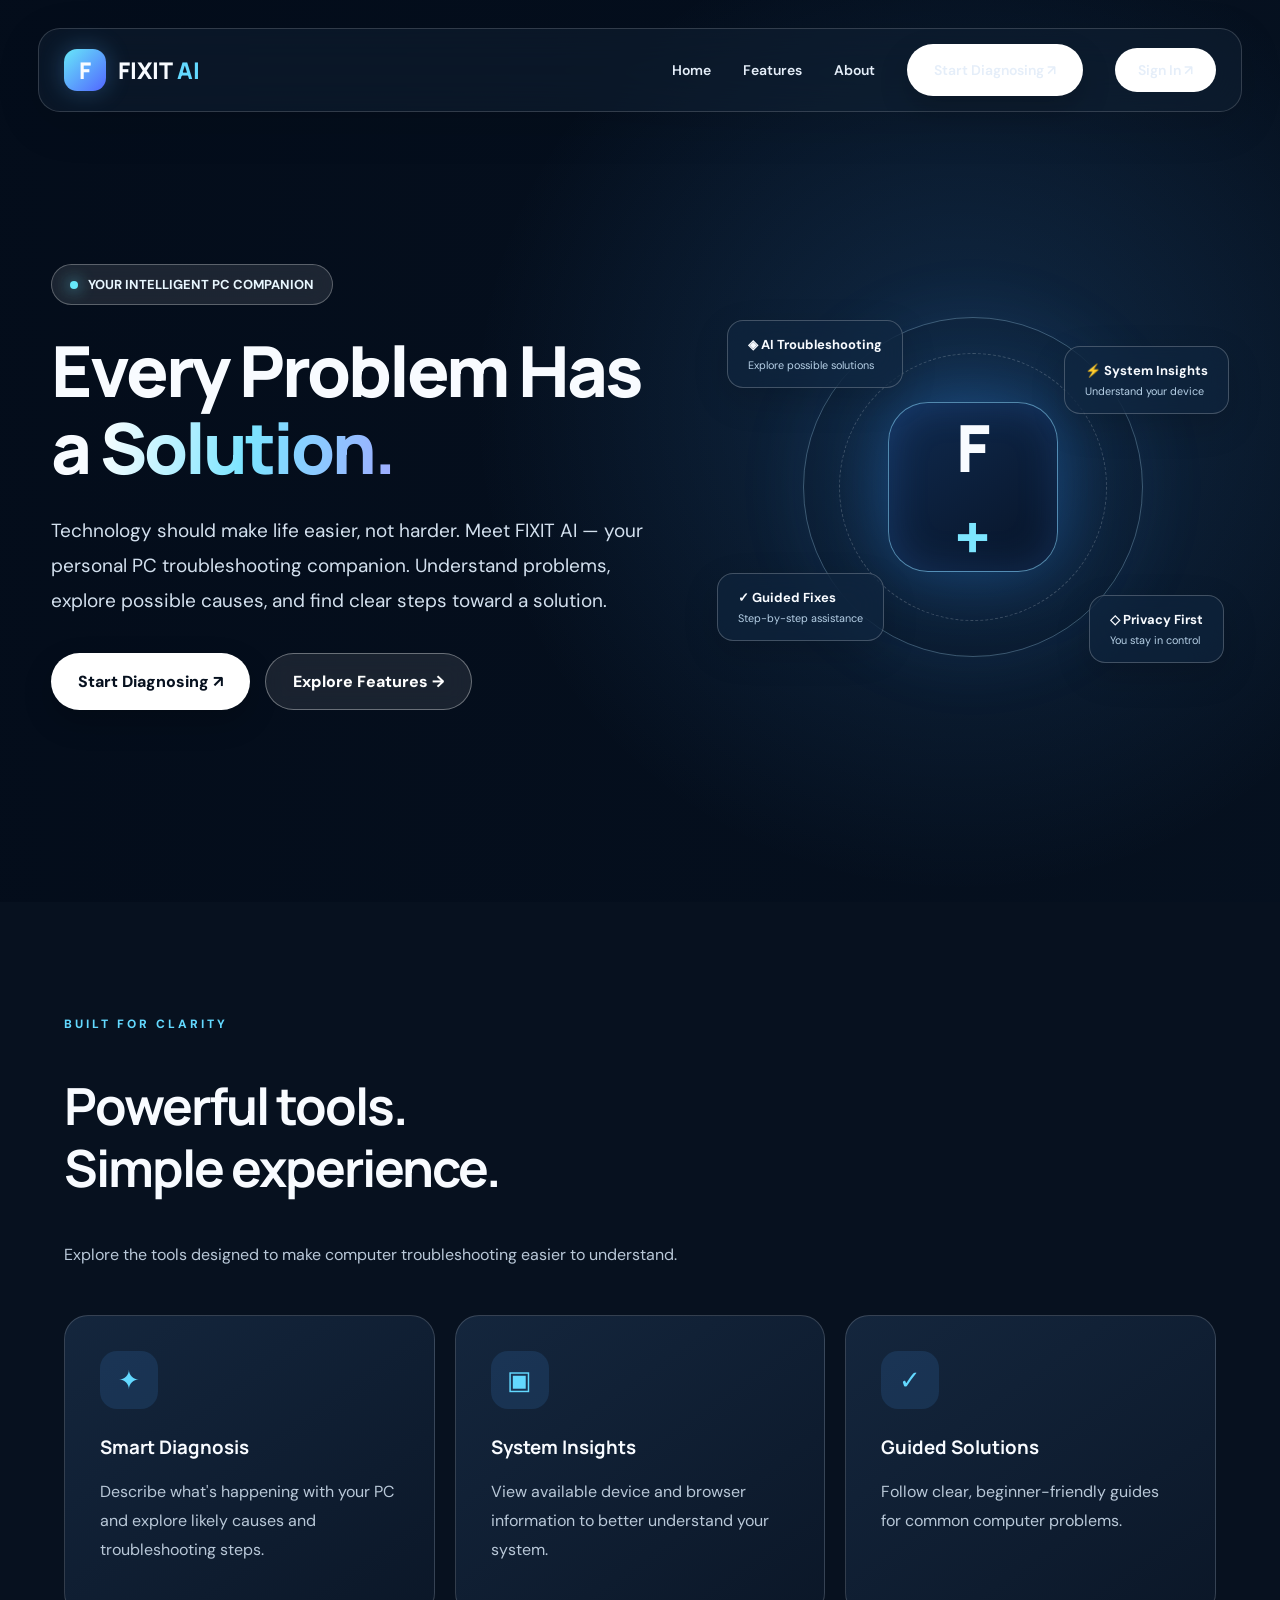
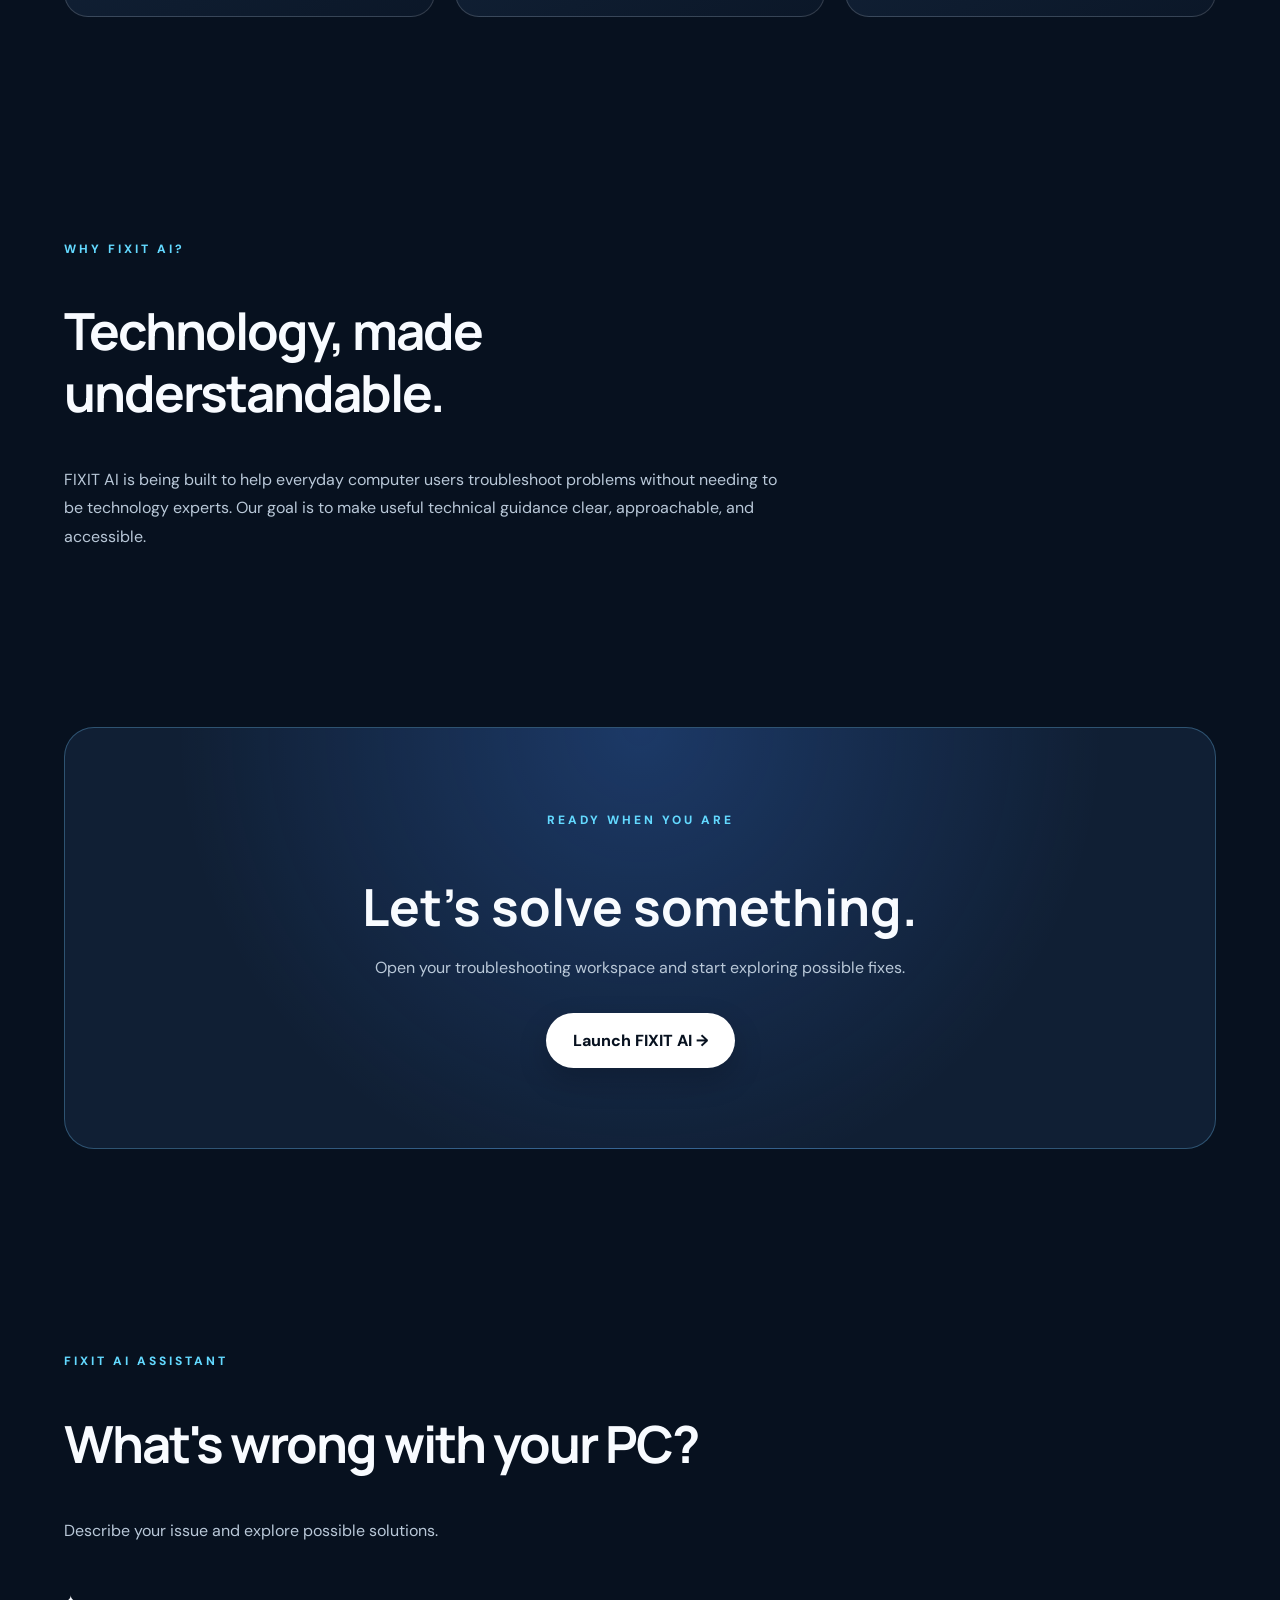
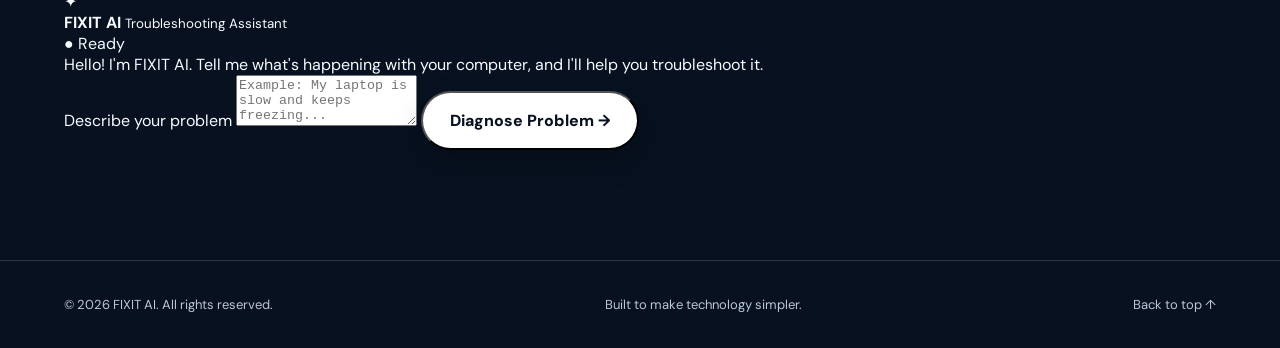
==== index.html @ ec16078e "Include assistant.js script in index.html Add script tag for assistant.js to index.html" ====
<!DOCTYPE html>
<html lang="en">
<head>
  <meta charset="UTF-8">
  <meta name="viewport" content="width=device-width, initial-scale=1">
  <meta name="theme-color" content="#07111f">
  <meta name="description" content="FIXIT AI helps you understand PC problems and find clear troubleshooting guidance.">
  <title>FIXIT AI — Every Problem Has a Solution</title>
  <link rel="stylesheet" href="home.css">
</head>
  <script src="assistant.js" defer></script>

<body>
  <header class="hero" id="home">
    <nav class="navbar" aria-label="Main navigation">
      <a href="#home" class="logo">
        <div class="logo-mark">F</div>
        <span>FIXIT <span>AI</span></span>
      </a>

      <div class="nav-links">
        <a href="#home">Home</a>
        <a href="#features">Features</a>
        <a href="#about">About</a>
   <a href="#diagnose" class="btn btn-primary">
  Start Diagnosing ↗
</a>

      <a href="login.html" class="nav-cta">Sign In ↗</a>
    </nav>

    <div class="hero-content">
      <div>
        <div class="eyebrow">
          <span class="pulse"></span>
          YOUR INTELLIGENT PC COMPANION
        </div>

        <h1>
          Every Problem
          Has a
          <span class="gradient-text">Solution.</span>
        </h1>

        <p class="hero-description">
          Technology should make life easier, not harder.
          Meet FIXIT AI — your personal PC troubleshooting
          companion. Understand problems, explore possible
          causes, and find clear steps toward a solution.
        </p>

        <div class="hero-buttons">
          <a href="dashboard.html" class="btn btn-primary">
            Start Diagnosing ↗
          </a>

          <a href="#features" class="btn btn-secondary">
            Explore Features →
          </a>
        </div>
      </div>

      <div class="visual" aria-label="FIXIT AI feature illustration">
        <div class="orbit"></div>
        <div class="ai-core">F<span>+</span></div>

        <div class="float-card card-one">
          ◈ AI Troubleshooting
          <small>Explore possible solutions</small>
        </div>

        <div class="float-card card-two">
          ⚡ System Insights
          <small>Understand your device</small>
        </div>

        <div class="float-card card-three">
          ✓ Guided Fixes
          <small>Step-by-step assistance</small>
        </div>

        <div class="float-card card-four">
          ◇ Privacy First
          <small>You stay in control</small>
        </div>
      </div>
    </div>
  </header>

  <main>
    <section class="section" id="features">
      <div class="section-heading">
        <span class="kicker">BUILT FOR CLARITY</span>
        <h2>Powerful tools.<br>Simple experience.</h2>
        <p>
          Explore the tools designed to make computer
          troubleshooting easier to understand.
        </p>
      </div>

      <div class="features">
        <article class="feature">
          <div class="feature-icon">✦</div>
          <h3>Smart Diagnosis</h3>
          <p>
            Describe what's happening with your PC
            and explore likely causes and troubleshooting steps.
          </p>
        </article>

        <article class="feature">
          <div class="feature-icon">▣</div>
          <h3>System Insights</h3>
          <p>
            View available device and browser information
            to better understand your system.
          </p>
        </article>

        <article class="feature">
          <div class="feature-icon">✓</div>
          <h3>Guided Solutions</h3>
          <p>
            Follow clear, beginner-friendly guides
            for common computer problems.
          </p>
        </article>
      </div>
    </section>

    <section class="section" id="about">
      <div class="section-heading">
        <span class="kicker">WHY FIXIT AI?</span>
        <h2>Technology, made understandable.</h2>
        <p>
          FIXIT AI is being built to help everyday
          computer users troubleshoot problems
          without needing to be technology experts.
          Our goal is to make useful technical
          guidance clear, approachable, and accessible.
        </p>
      </div>
    </section>

    <section class="cta-section">
      <span class="kicker">READY WHEN YOU ARE</span>
      <h2>Let's solve something.</h2>
      <p>
        Open your troubleshooting workspace and
        start exploring possible fixes.
      </p>
      <div class="hero-buttons" style="justify-content:center">
        <a href="dashboard.html" class="btn btn-primary">
          Launch FIXIT AI →
        </a>
      </div>
    </section>
  </main>
  
<section class="section diagnosis-section" id="diagnose">
  <div class="section-heading">
    <span class="kicker">FIXIT AI ASSISTANT</span>
    <h2>What's wrong with your PC?</h2>
    <p>Describe your issue and explore possible solutions.</p>
  </div>

  <div class="diagnosis-box">
    <div class="assistant-heading">
      <div class="assistant-avatar">✦</div>
      <div>
        <strong>FIXIT AI</strong>
        <small>Troubleshooting Assistant</small>
      </div>
      <span class="assistant-status">● Ready</span>
    </div>

    <div id="chat-messages" class="chat-messages"
         role="log" aria-live="polite">
      <div class="chat-message assistant-message">
        Hello! I'm FIXIT AI. Tell me what's happening
        with your computer, and I'll help you
        troubleshoot it.
      </div>
    </div>

    <form id="diagnosis-form" class="chat-form">
      <label for="problem-input">Describe your problem</label>
      <textarea id="problem-input" rows="3"
        placeholder="Example: My laptop is slow and keeps freezing..."
        maxlength="1500" required></textarea>
      <button type="submit" class="btn btn-primary">
        Diagnose Problem →
      </button>
    </form>
  </div>
</section>


  <footer>
    <span>© 2026 FIXIT AI. All rights reserved.</span>
    <span>Built to make technology simpler.</span>
    <a href="#home">Back to top ↑</a>
  </footer>
</body>
</html>
---- home.css ----
@import url('https://fonts.googleapis.com/css2?family=DM+Sans:wght@400;500;600;700&family=Manrope:wght@400;500;600;700;800&display=swap');

:root {
  --bg: #07111f;
  --white: #f8fbff;
  --muted: #b9c8d8;
  --cyan: #63d9ff;
  --blue: #477dff;
  --border: rgba(255,255,255,.16);
}

* { box-sizing: border-box; }

html { scroll-behavior: smooth; }

body {
  margin: 0;
  background: var(--bg);
  color: var(--white);
  font-family: 'DM Sans', sans-serif;
}

button, a { font: inherit; }
a { text-decoration: none; color: inherit; }

.hero {
  min-height: 100vh;
  position: relative;
  overflow: hidden;
  background:
    linear-gradient(90deg,
      rgba(3,12,26,.83),
      rgba(3,15,31,.38)),
    linear-gradient(0deg,
      #07111f 0%, transparent 40%),
    url('https://images.unsplash.com/photo-1464822759023-fed622ff2c3b?auto=format&fit=crop&w=2200&q=85')
    center/cover no-repeat;
}

.hero::before {
  content: '';
  position: absolute;
  inset: 0;
  background: radial-gradient(
    circle at 75% 45%,
    rgba(72,165,255,.18),
    transparent 45%
  );
  pointer-events: none;
}

.navbar {
  position: relative;
  z-index: 10;
  width: min(94%, 1450px);
  margin: 28px auto 0;
  padding: 15px 25px;
  display: flex;
  align-items: center;
  justify-content: space-between;
  gap: 25px;
  border: 1px solid var(--border);
  border-radius: 22px;
  background: rgba(17,34,54,.48);
  backdrop-filter: blur(24px);
  box-shadow: 0 12px 45px rgba(0,0,0,.12);
}

.logo {
  display: flex;
  align-items: center;
  gap: 12px;
  font-family: Manrope, sans-serif;
  font-size: 23px;
  font-weight: 800;
  white-space: nowrap;
}

.logo-mark {
  width: 42px;
  height: 42px;
  display: grid;
  place-items: center;
  border-radius: 13px;
  background: linear-gradient(135deg,#67e8f9,#5266ff);
  box-shadow: 0 0 25px rgba(90,174,255,.3);
}

.logo span span { color: var(--cyan); }

.nav-links {
  display: flex;
  align-items: center;
  gap: 32px;
}

.nav-links a {
  font-size: 14px;
  font-weight: 600;
  color: #e5eef9;
  transition: color .25s;
}

.nav-links a:hover { color: var(--cyan); }

.nav-cta {
  padding: 13px 23px;
  border-radius: 30px;
  background: white;
  color: #07111f;
  font-weight: 800;
  white-space: nowrap;
}

.hero-content {
  position: relative;
  z-index: 2;
  width: min(92%, 1380px);
  margin: auto;
  min-height: calc(100vh - 110px);
  display: grid;
  grid-template-columns: 1.1fr .9fr;
  align-items: center;
  gap: 40px;
  padding: 75px 0 115px;
}

.eyebrow {
  display: inline-flex;
  align-items: center;
  gap: 10px;
  padding: 11px 18px;
  border: 1px solid rgba(255,255,255,.28);
  border-radius: 40px;
  background: rgba(255,255,255,.1);
  backdrop-filter: blur(12px);
  color: #e8f7ff;
  font-size: 13px;
  font-weight: 700;
}

.pulse {
  width: 8px;
  height: 8px;
  border-radius: 50%;
  background: #67e8f9;
  box-shadow: 0 0 15px #67e8f9;
}

h1, h2, h3 {
  font-family: Manrope, sans-serif;
}

h1 {
  margin: 27px 0;
  max-width: 850px;
  font-size: clamp(44px,5.5vw,88px);
  line-height: 1.09;
  letter-spacing: -3px;
  font-weight: 800;
}

.gradient-text {
  background: linear-gradient(100deg,#fff,#7be4ff,#9eabff);
  -webkit-background-clip: text;
  background-clip: text;
  color: transparent;
}

.hero-description {
  max-width: 600px;
  font-size: clamp(16px,1.5vw,19px);
  line-height: 1.85;
  color: #d3e0ee;
}

.hero-buttons {
  display: flex;
  flex-wrap: wrap;
  gap: 15px;
  margin-top: 35px;
}

.btn {
  display: inline-flex;
  align-items: center;
  justify-content: center;
  gap: 12px;
  padding: 17px 27px;
  border-radius: 40px;
  font-weight: 800;
  transition: transform .25s, box-shadow .25s;
}

.btn:hover { transform: translateY(-4px); }

.btn-primary {
  background: white;
  color: #07111f;
  box-shadow: 0 12px 30px rgba(0,0,0,.2);
}

.btn-secondary {
  color: white;
  border: 1px solid rgba(255,255,255,.35);
  background: rgba(255,255,255,.09);
  backdrop-filter: blur(12px);
}

.visual {
  position: relative;
  min-height: 440px;
  display: grid;
  place-items: center;
}

.orbit {
  position: absolute;
  width: 340px;
  height: 340px;
  border: 1px solid rgba(173,226,255,.3);
  border-radius: 50%;
  box-shadow: 0 0 70px rgba(66,157,255,.1);
}

.orbit::after {
  content: '';
  position: absolute;
  inset: 35px;
  border: 1px dashed rgba(255,255,255,.2);
  border-radius: 50%;
  animation: rotate 35s linear infinite;
}

.ai-core {
  position: relative;
  z-index: 2;
  width: 170px;
  height: 170px;
  display: grid;
  place-items: center;
  border-radius: 40px;
  background: linear-gradient(145deg,#102b50,#071326);
  border: 1px solid rgba(130,210,255,.6);
  box-shadow:
    0 0 75px rgba(47,148,255,.38),
    inset 0 0 40px rgba(65,145,255,.2);
  font: 800 65px Manrope,sans-serif;
  animation: float 6s ease-in-out infinite;
}

.ai-core span { color: #7de6ff; }

.float-card {
  position: absolute;
  z-index: 3;
  padding: 15px 20px;
  border: 1px solid rgba(255,255,255,.22);
  border-radius: 16px;
  background: rgba(16,38,64,.58);
  backdrop-filter: blur(18px);
  box-shadow: 0 12px 35px rgba(0,0,0,.15);
  font-size: 13px;
  font-weight: 700;
  animation: float 6s ease-in-out infinite;
}

.float-card small {
  display: block;
  margin-top: 5px;
  color: #b7d1e7;
  font-weight: 400;
}

.card-one { top: 12%; left: 2%; }
.card-two { top: 18%; right: 0; animation-delay: -2s; }
.card-three { bottom: 15%; left: 0; animation-delay: -4s; }
.card-four { bottom: 10%; right: 1%; animation-delay: -1s; }

.section {
  padding: 110px max(5%,calc((100vw - 1300px)/2));
}

.section-heading {
  max-width: 720px;
  margin-bottom: 45px;
}

.section-heading h2 {
  font-size: clamp(32px,4vw,56px);
  letter-spacing: -2px;
  line-height: 1.2;
}

.section-heading p {
  color: var(--muted);
  line-height: 1.8;
}

.kicker {
  color: var(--cyan);
  font-size: 12px;
  font-weight: 800;
  letter-spacing: 3px;
}

.features {
  display: grid;
  grid-template-columns: repeat(3,1fr);
  gap: 20px;
}

.feature {
  padding: 35px;
  border: 1px solid var(--border);
  border-radius: 24px;
  background: linear-gradient(145deg,#14263d,#0b1728);
  transition: transform .3s, border-color .3s;
}

.feature:hover {
  transform: translateY(-7px);
  border-color: rgba(99,217,255,.5);
}

.feature-icon {
  width: 58px;
  height: 58px;
  display: grid;
  place-items: center;
  border-radius: 17px;
  background: rgba(74,163,255,.13);
  color: var(--cyan);
  font-size: 26px;
}

.feature h3 { margin-top: 25px; }
.feature p { color: var(--muted); line-height: 1.8; }

.cta-section {
  margin: 20px auto 90px;
  width: min(90%,1300px);
  padding: 80px 35px;
  text-align: center;
  border: 1px solid rgba(118,202,255,.3);
  border-radius: 30px;
  background:
    radial-gradient(circle at 50% 0%,rgba(64,135,255,.25),transparent 65%),
    #101f34;
}

.cta-section h2 {
  font-size: clamp(30px,4vw,55px);
  margin-bottom: 15px;
}

.cta-section p { color: var(--muted); }

footer {
  padding: 35px 5%;
  display: flex;
  justify-content: space-between;
  flex-wrap: wrap;
  gap: 20px;
  border-top: 1px solid var(--border);
  color: var(--muted);
  font-size: 13px;
}

@keyframes float {
  0%,100% { transform: translateY(0); }
  50% { transform: translateY(-14px); }
}

@keyframes rotate {
  to { transform: rotate(360deg); }
}

@media(max-width:1050px) {
  .nav-links { gap: 15px; }
  .hero-content { grid-template-columns: 1fr; }
  .visual { min-height: 390px; }
}

@media(max-width:700px) {
  .navbar { flex-wrap: wrap; padding: 15px; }
  .nav-links {
    order: 3;
    width: 100%;
    justify-content: center;
    flex-wrap: wrap;
    gap: 15px;
  }
  .nav-cta { padding: 10px 16px; }
  .hero-content { padding: 75px 0; }
  h1 { letter-spacing: -2px; }
  .features { grid-template-columns: 1fr; }
  .visual { transform: scale(.82); margin: -30px 0; }
  .section { padding: 75px 6%; }
  .cta-section { padding: 55px 22px; }
}

@media(prefers-reduced-motion:reduce) {
  *,*::before,*::after {
    animation: none !important;
    scroll-behavior: auto !important;
    
/* FIXIT AI — Diagnosis Assistant */

.diagnosis-section {
  scroll-margin-top: 30px;
}

.diagnosis-box {
  max-width: 900px;
  margin: auto;
  overflow: hidden;
  border: 1px solid rgba(120, 200, 255, .25);
  border-radius: 26px;
  background: #101e31;
  box-shadow: 0 25px 90px rgba(0, 0, 0, .25);
}

.assistant-heading {
  display: flex;
  align-items: center;
  gap: 15px;
  padding: 23px;
  border-bottom: 1px solid rgba(255,255,255,.1);
}

.assistant-avatar {
  width: 48px;
  height: 48px;
  display: grid;
  place-items: center;
  border-radius: 15px;
  background: linear-gradient(135deg,#38bdf8,#6366f1);
  font-size: 25px;
}

.assistant-heading strong,
.assistant-heading small {
  display: block;
}

.assistant-heading small {
  color: #9db3c9;
  margin-top: 3px;
}

.assistant-status {
  margin-left: auto;
  color: #6ee7b7;
  font-size: 13px;
}

.chat-messages {
  min-height: 280px;
  max-height: 450px;
  overflow-y: auto;
  padding: 28px;
  display: flex;
  flex-direction: column;
  gap: 17px;
}

.chat-message {
  max-width: 85%;
  padding: 16px 20px;
  border-radius: 18px;
  line-height: 1.75;
  white-space: pre-wrap;
  overflow-wrap: anywhere;
}

.assistant-message {
  align-self: flex-start;
  background: #1c3049;
  color: #e9f3ff;
}

.user-message {
  align-self: flex-end;
  background: linear-gradient(135deg,#2563eb,#4f46e5);
  color: white;
}

.chat-form {
  display: flex;
  flex-direction: column;
  gap: 13px;
  padding: 25px;
  border-top: 1px solid rgba(255,255,255,.1);
}

.chat-form label {
  font-size: 13px;
  color: #b9c8d8;
}

.chat-form textarea {
  width: 100%;
  padding: 18px;
  resize: vertical;
  background: #0b1728;
  border: 1px solid #344a65;
  border-radius: 15px;
  color: white;
  font: inherit;
  outline: none;
}

.chat-form textarea:focus {
  border-color: #63d9ff;
}

.chat-form button {
  align-self: flex-end;
  border: 0;
  cursor: pointer;
}

@media(max-width:600px) {
  .assistant-heading { flex-wrap: wrap; }
  .chat-messages { padding: 16px; }
  .chat-form { padding: 16px; }
  .chat-message { max-width: 95%; }
}

  }
}
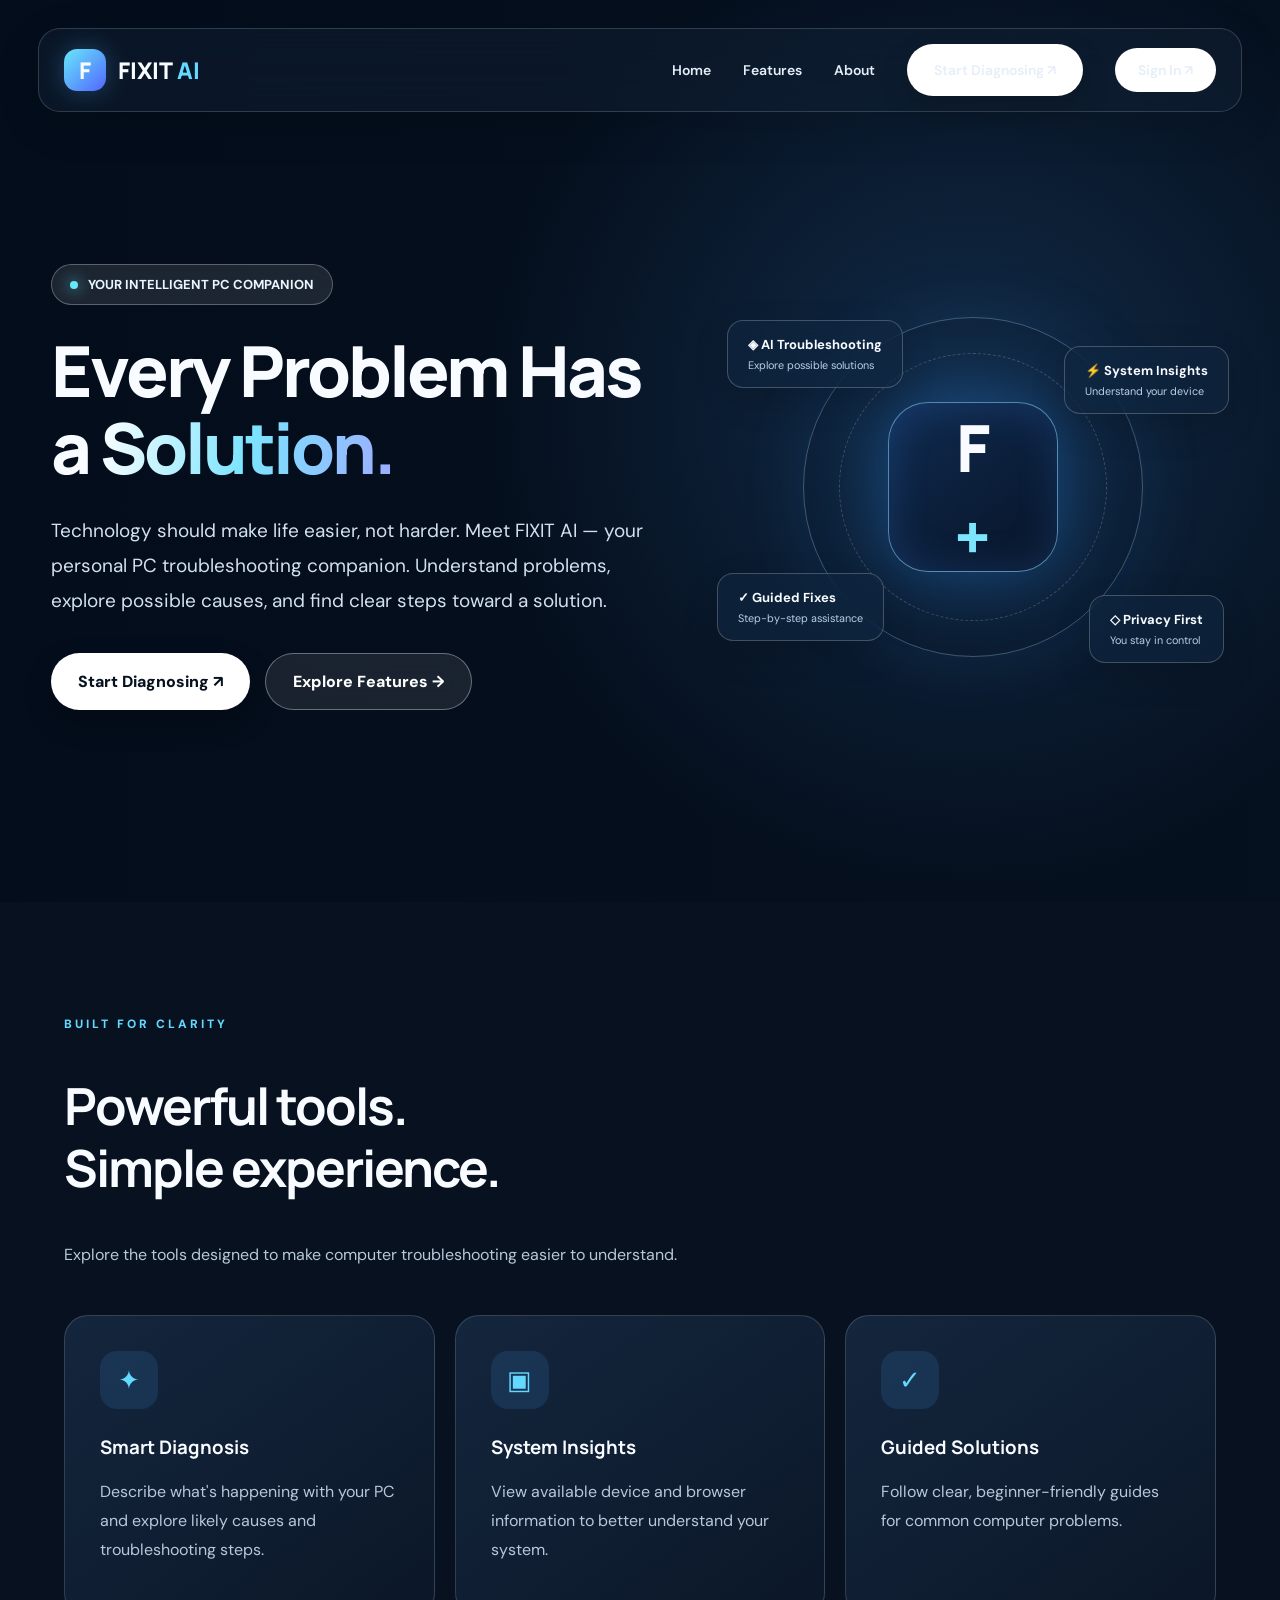
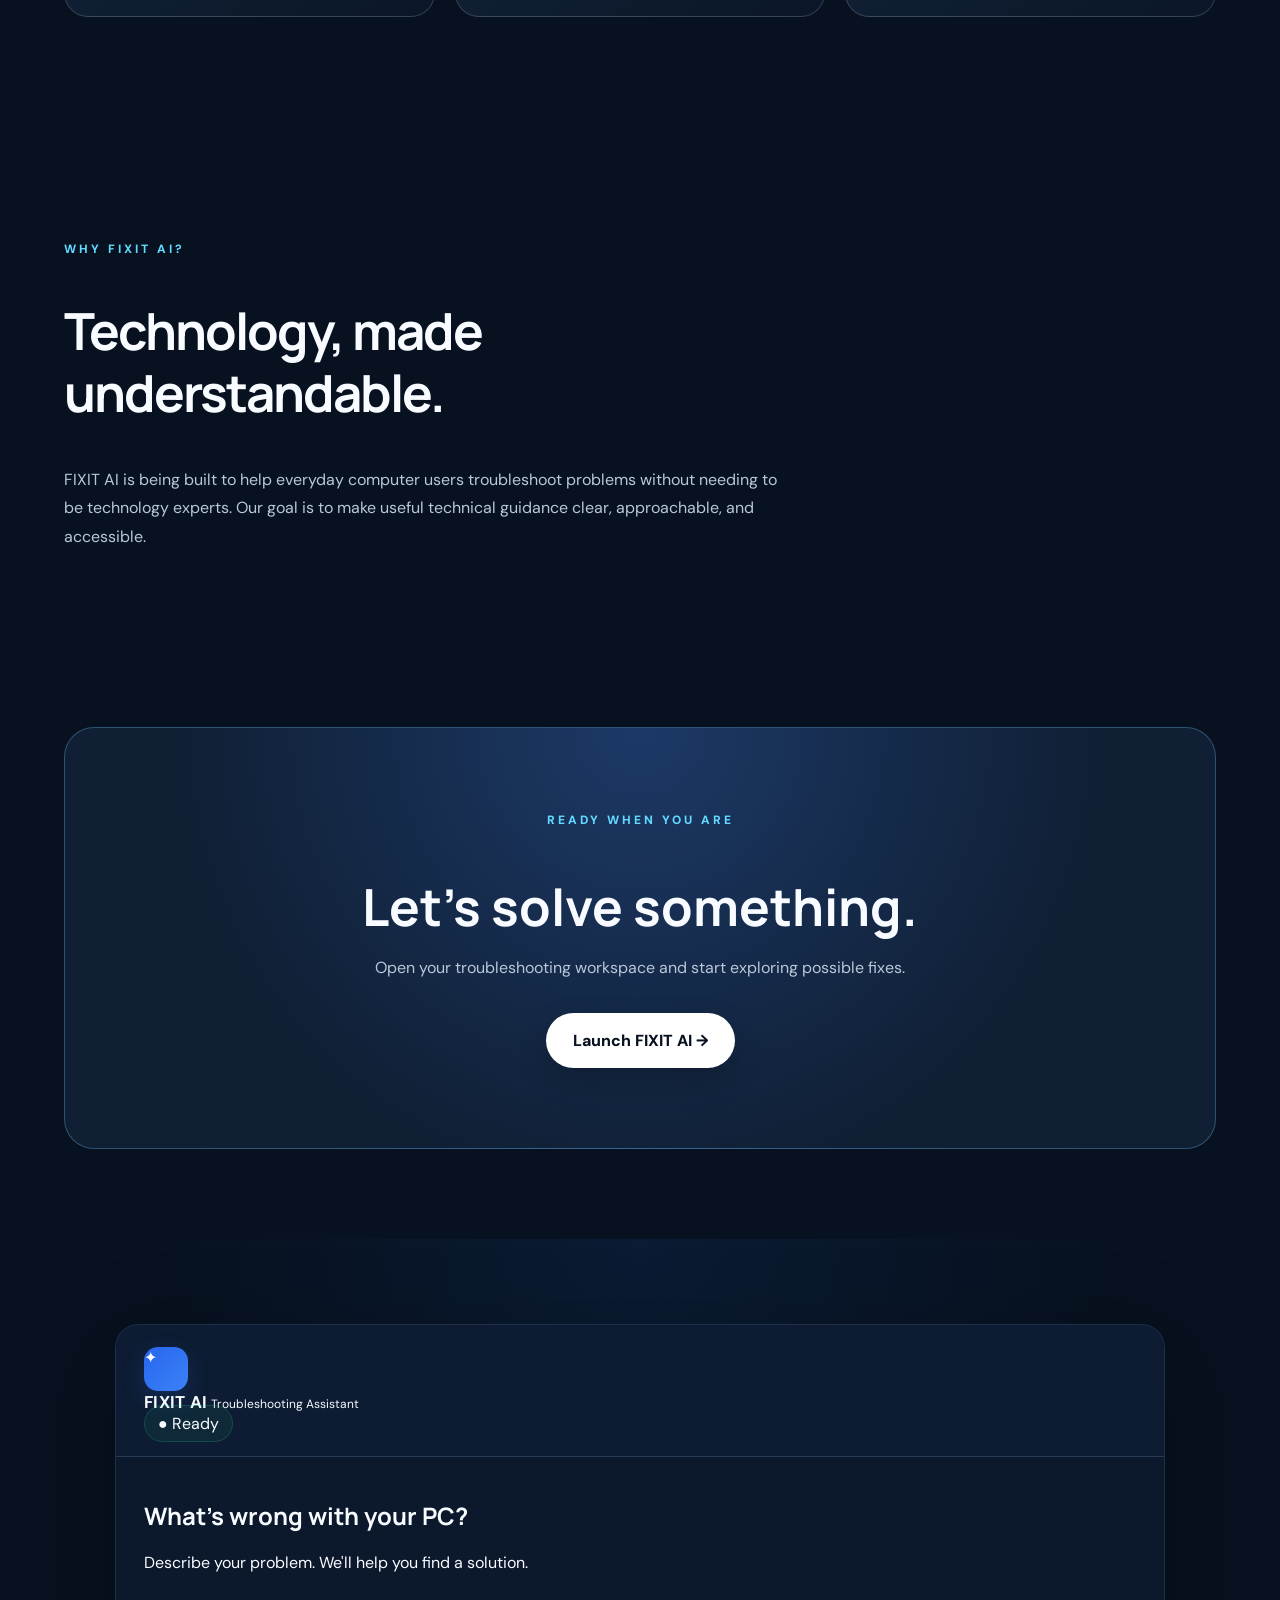
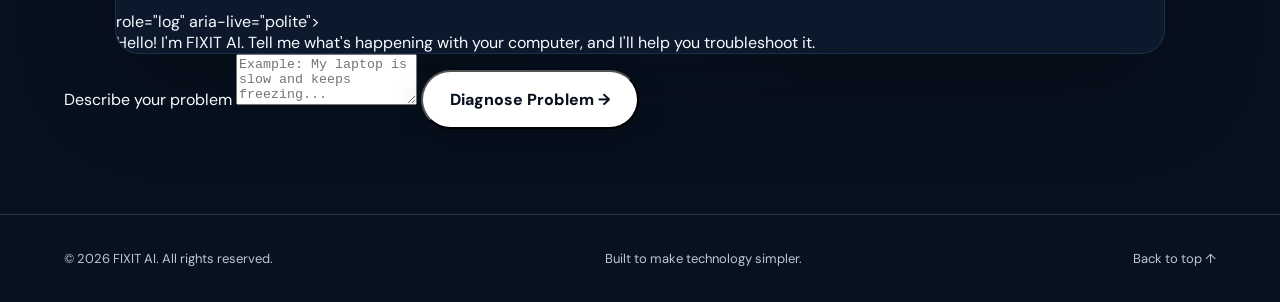
==== commit 13e424d6: "Add workspace intro for user problem description Added workspace introduction section to the chat in" ====
--- a/index.html
+++ b/index.html
@@ -176,6 +176,12 @@
     </div>
 
     <div id="chat-messages" class="chat-messages"
+      
+<div class="workspace-intro">
+  <h2>What's wrong with your PC?</h2>
+  <p>Describe your problem. We'll help you find a solution.</p>
+</div>
+
          role="log" aria-live="polite">
       <div class="chat-message assistant-message">
         Hello! I'm FIXIT AI. Tell me what's happening
--- a/home.css
+++ b/home.css
@@ -531,3 +531,164 @@
 
   }
 }
+
+/* FIXIT AI — AURA DIAGNOSIS WORKSPACE */
+
+.diagnosis-section {
+  padding: 85px 5%;
+  background:
+    radial-gradient(circle at 50% 0%,
+      rgba(36, 101, 200, .12), transparent 55%),
+    #07111f;
+}
+
+.diagnosis-section > .section-heading {
+  display: none;
+}
+
+.diagnosis-box {
+  max-width: 1050px;
+  margin: 0 auto;
+  border-radius: 24px;
+  border: 1px solid rgba(109, 164, 225, .16);
+  background: #0c192d;
+  box-shadow: 0 30px 100px rgba(0,0,0,.3);
+  overflow: hidden;
+}
+
+.assistant-heading {
+  padding: 22px 28px;
+  background: #0d1c32;
+  border-bottom: 1px solid #263b55;
+}
+
+.assistant-avatar {
+  width: 44px;
+  height: 44px;
+  border-radius: 14px;
+  background: linear-gradient(135deg,#2865ef,#3b82f6);
+  box-shadow: 0 8px 25px rgba(45,110,255,.2);
+}
+
+.assistant-heading strong {
+  font-size: 17px;
+  letter-spacing: .3px;
+}
+
+.assistant-heading small {
+  font-size: 12px;
+}
+
+.assistant-status {
+  padding: 7px 13px;
+  border: 1px solid rgba(52,211,153,.2);
+  border-radius: 30px;
+  background: rgba(52,211,153,.07);
+}
+
+.workspace-intro {
+  padding: 45px 25px 12px;
+  text-align: center;
+}
+
+.workspace-intro h2 {
+  margin: 0 0 12px;
+  font-size: clamp(25px,3vw,36px);
+  letter-spacing: -1px;
+}
+
+.workspace-intro p {
+  margin: 0;
+  color: #a9c2df;
+  font-size: 16px;
+}
+
+.diagnosis-box .chat-messages {
+  min-height: 110px;
+  max-height: 350px;
+  padding: 22px 28px;
+}
+
+.diagnosis-box .chat-form {
+  position: relative;
+  margin: 10px 24px 20px;
+  padding: 16px;
+  border: 1px solid #365474;
+  border-radius: 19px;
+  background: #172b45;
+}
+
+.diagnosis-box .chat-form label {
+  font-size: 12px;
+  font-weight: 700;
+  color: #b9d1eb;
+}
+
+.diagnosis-box .chat-form textarea {
+  min-height: 85px;
+  border: 0;
+  background: transparent;
+  padding: 12px 0;
+  box-shadow: none;
+  color: white;
+  font-size: 15px;
+}
+
+.diagnosis-box .chat-form textarea::placeholder {
+  color: #9fb9d5;
+}
+
+.diagnosis-box .chat-form button {
+  padding: 13px 22px;
+  background: #3478f6;
+  border-radius: 13px;
+}
+
+.diagnosis-box .chat-form button:hover {
+  background: #4c8cff;
+}
+
+.quick-issues {
+  display: grid;
+  grid-template-columns: repeat(2,1fr);
+  gap: 12px;
+  padding: 0 24px 26px;
+}
+
+.quick-issue {
+  display: flex;
+  flex-direction: column;
+  gap: 9px;
+  padding: 20px;
+  border: 1px solid transparent;
+  border-radius: 16px;
+  background: #172b45;
+  color: #f8fbff;
+  font: inherit;
+  font-size: 14px;
+  font-weight: 700;
+  text-align: left;
+  cursor: pointer;
+  transition: background .2s, transform .2s,
+    border-color .2s;
+}
+
+.quick-issue:hover {
+  transform: translateY(-3px);
+  background: #203a5a;
+  border-color: #3976b9;
+}
+
+.quick-icon {
+  color: #73d8ff;
+  font-size: 22px;
+}
+
+@media(max-width:600px) {
+  .diagnosis-section { padding: 45px 4%; }
+  .workspace-intro { padding: 30px 15px 10px; }
+  .diagnosis-box .chat-form { margin: 10px 14px 18px; }
+  .quick-issues { padding: 0 14px 18px; }
+  .quick-issue { padding: 15px; }
+}
+
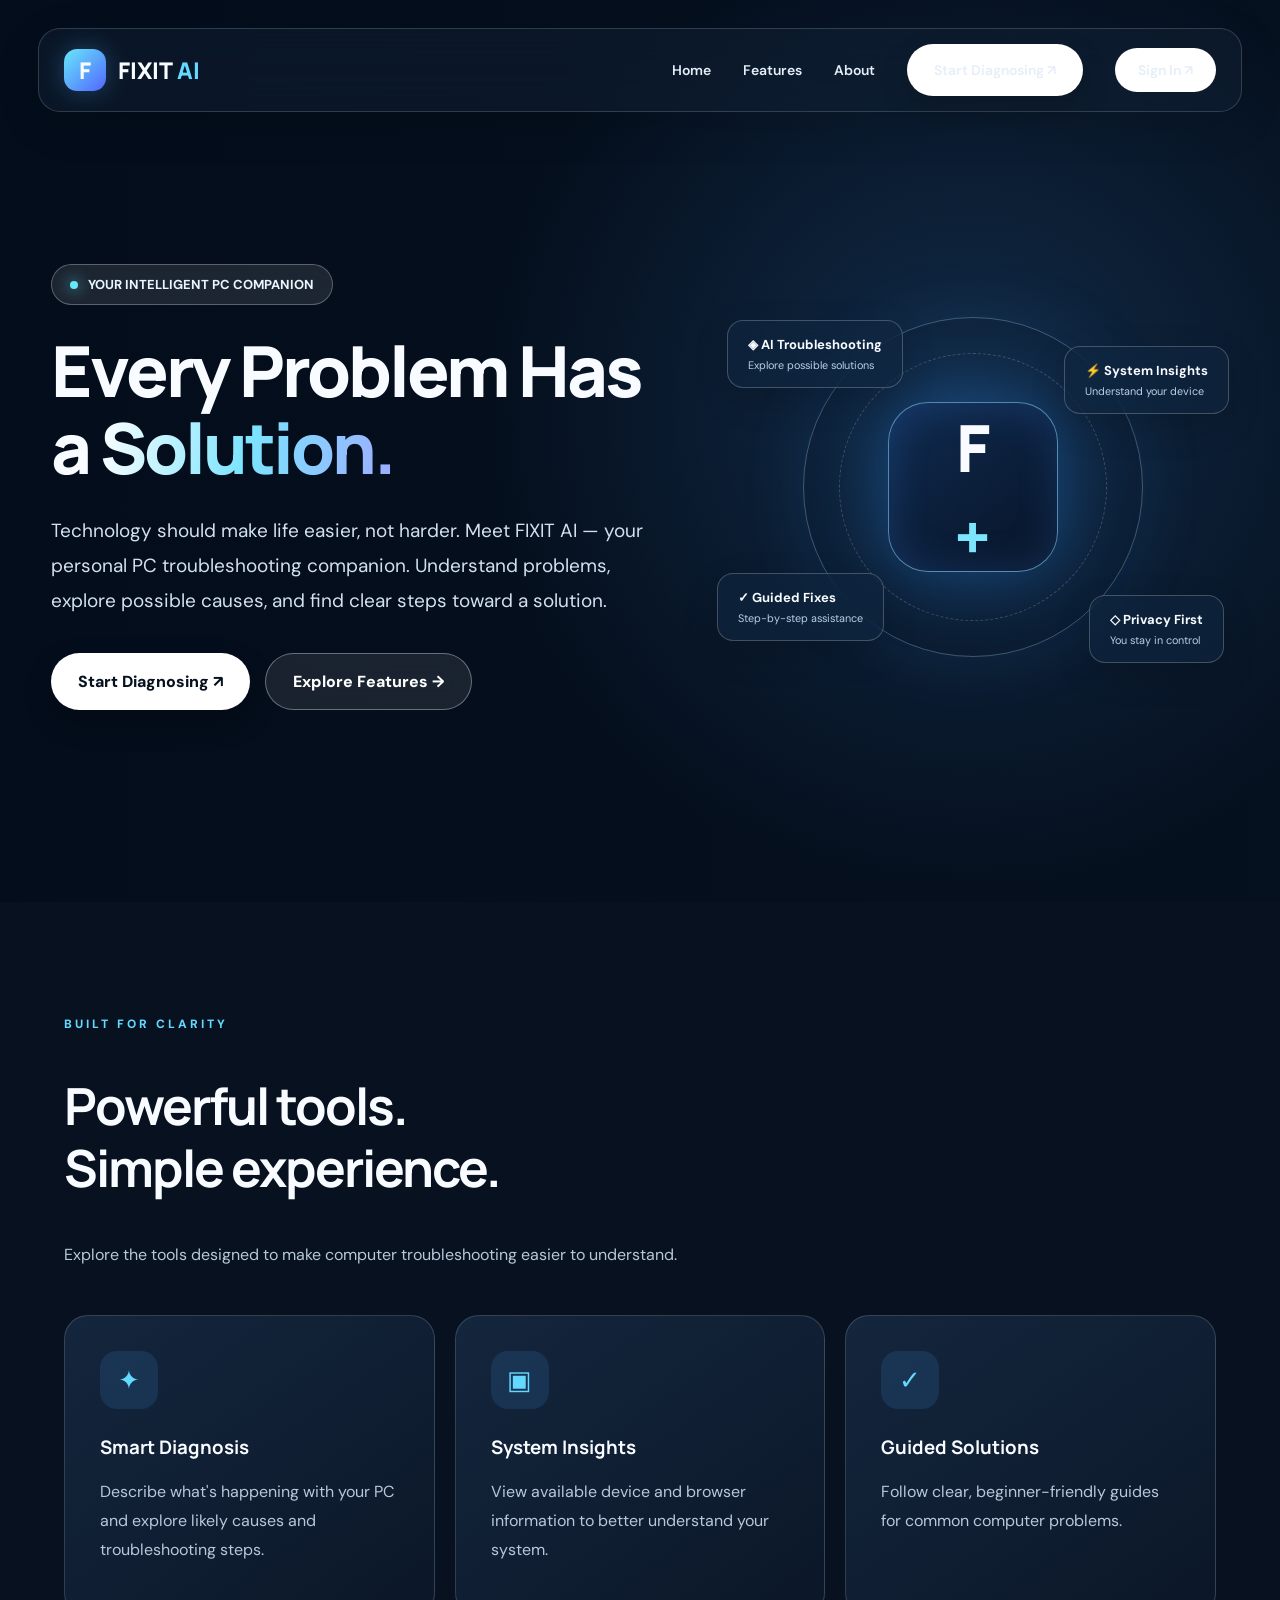
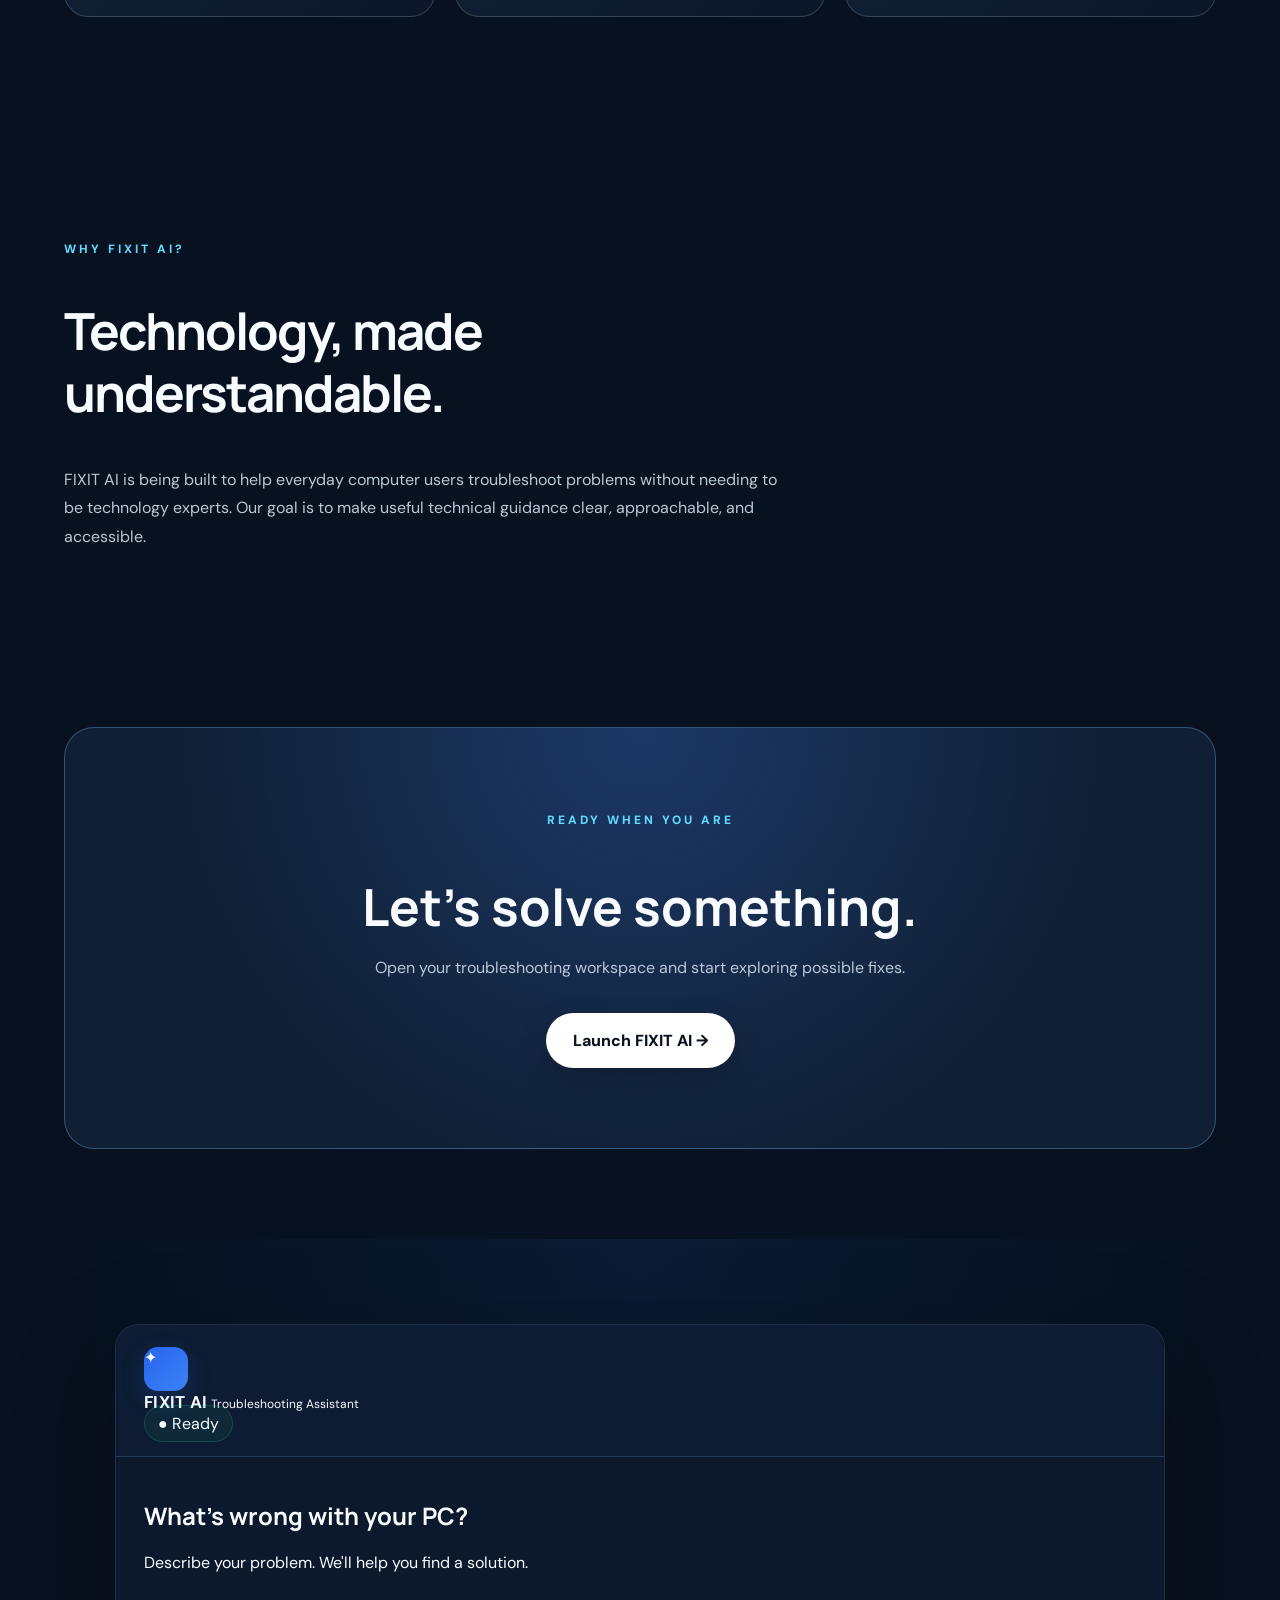
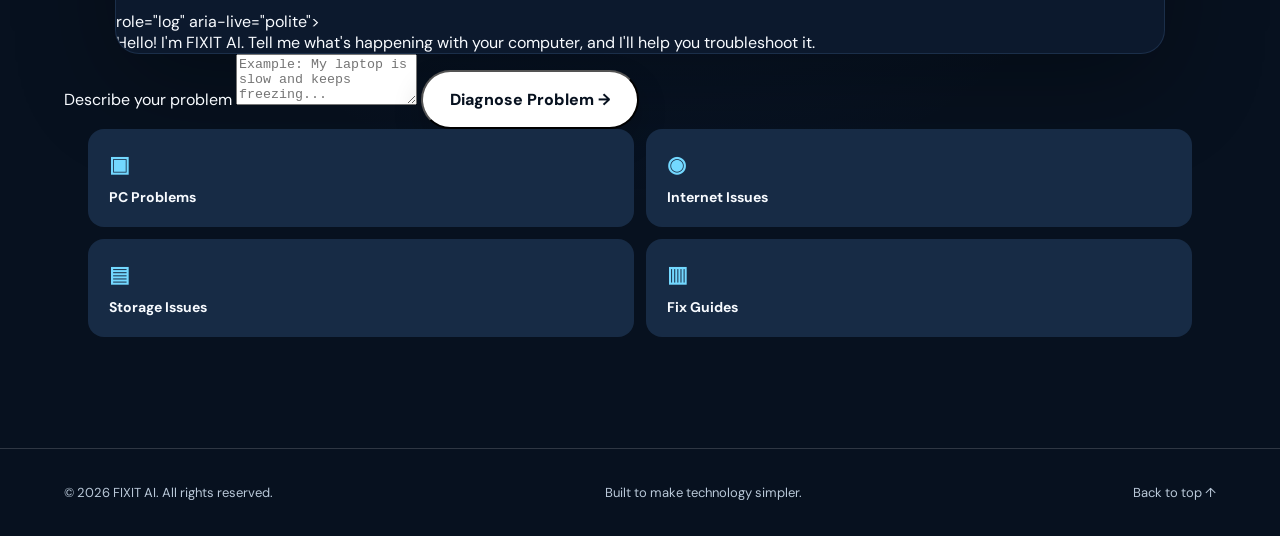
==== commit 0db00fbd: "Add quick issue buttons for user assistance Added quick issue buttons for common problems." ====
--- a/index.html
+++ b/index.html
@@ -199,6 +199,33 @@
         Diagnose Problem →
       </button>
     </form>
+  
+<div class="quick-issues">
+  <button class="quick-issue" type="button"
+    data-problem="My PC is slow and freezing">
+    <span class="quick-icon">▣</span>
+    PC Problems
+  </button>
+
+  <button class="quick-issue" type="button"
+    data-problem="My Wi-Fi or internet is not working">
+    <span class="quick-icon">◉</span>
+    Internet Issues
+  </button>
+
+  <button class="quick-issue" type="button"
+    data-problem="My computer storage is full">
+    <span class="quick-icon">▤</span>
+    Storage Issues
+  </button>
+
+  <button class="quick-issue" type="button"
+    data-problem="I need a troubleshooting guide">
+    <span class="quick-icon">▥</span>
+    Fix Guides
+  </button>
+</div>
+
   </div>
 </section>
 
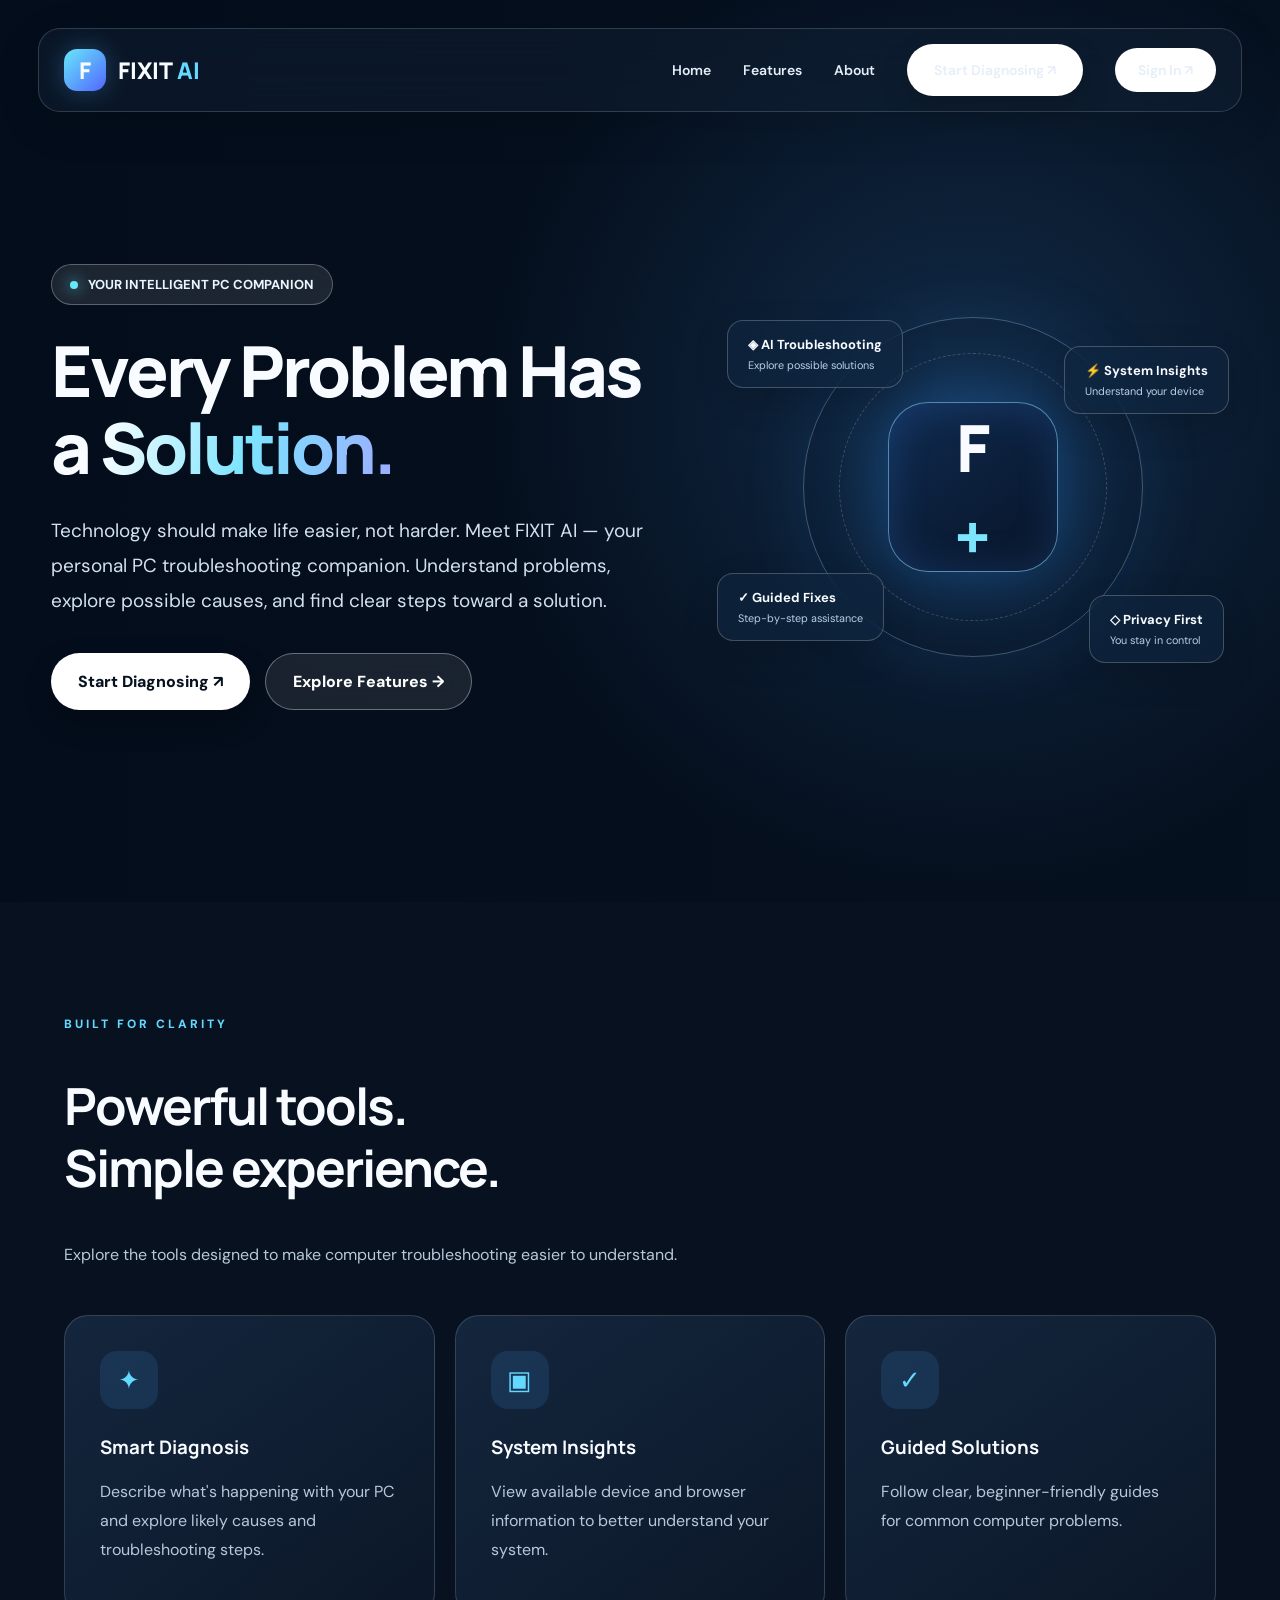
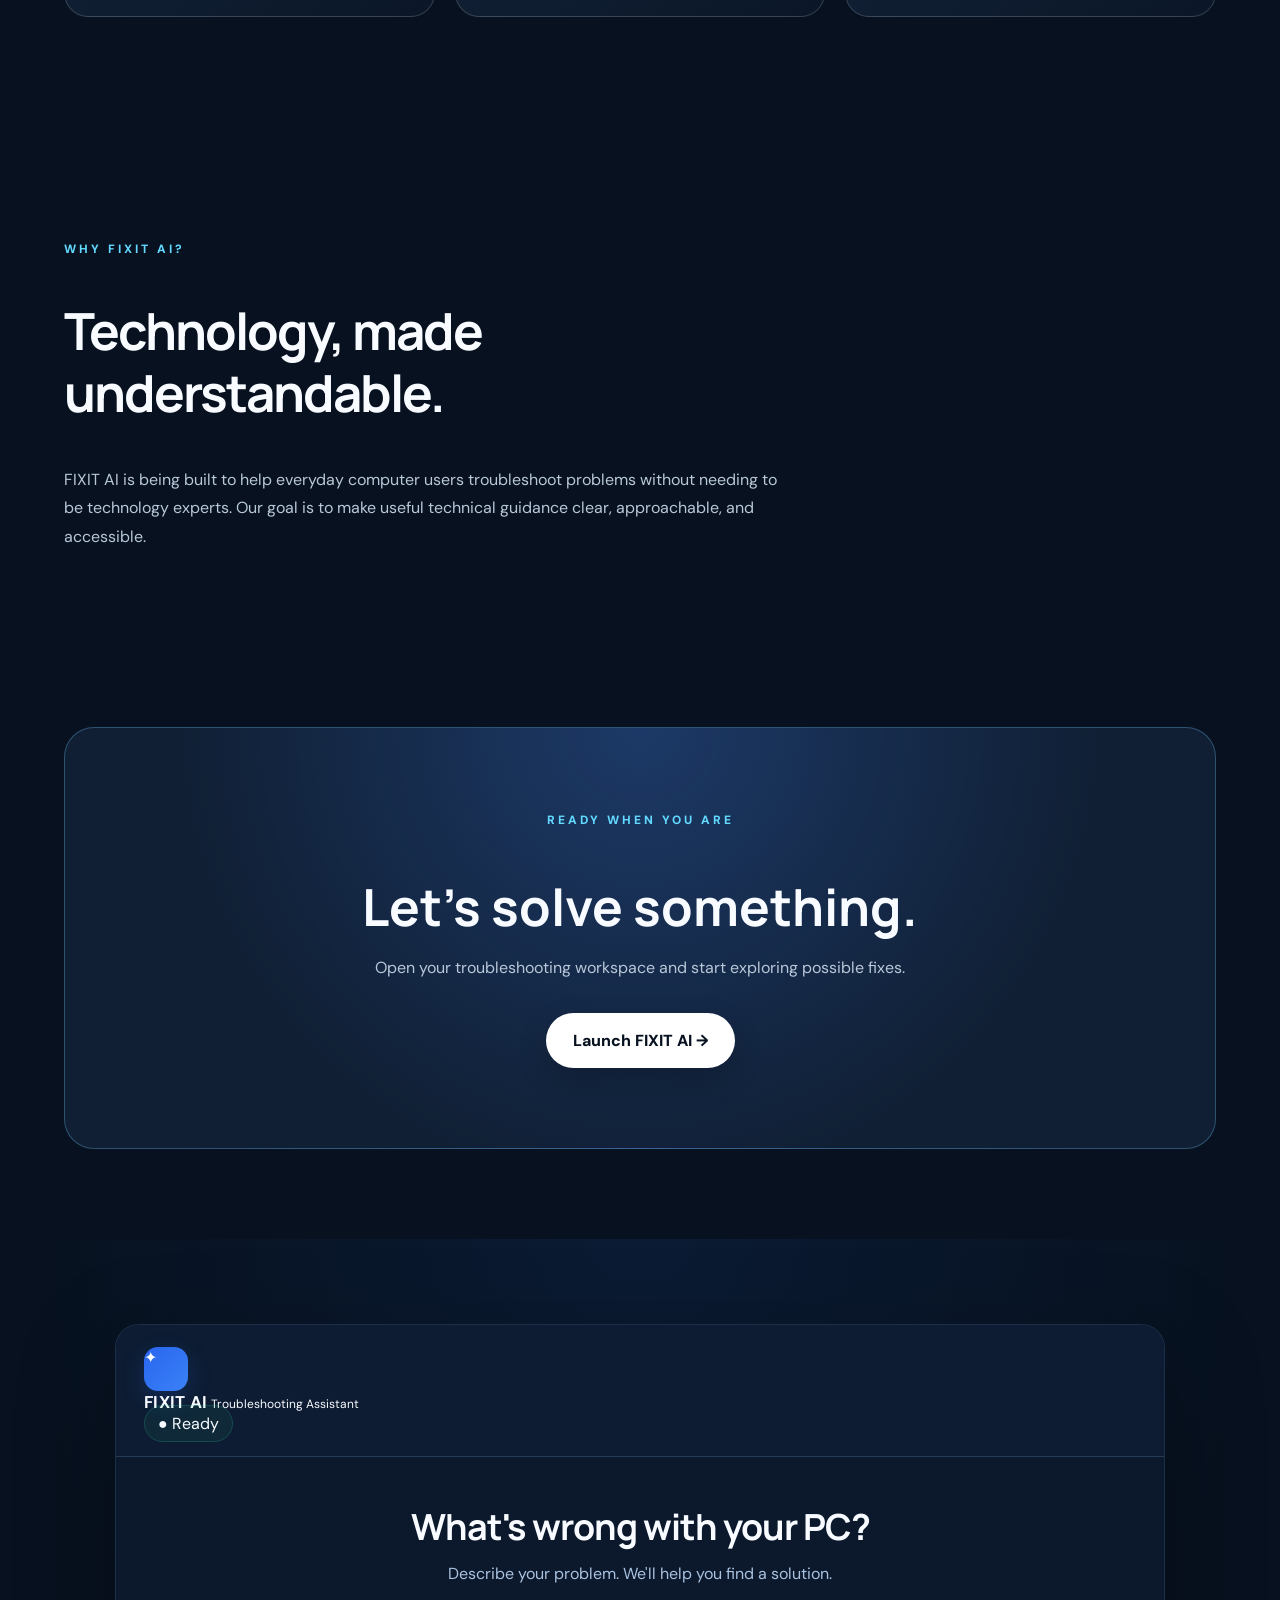
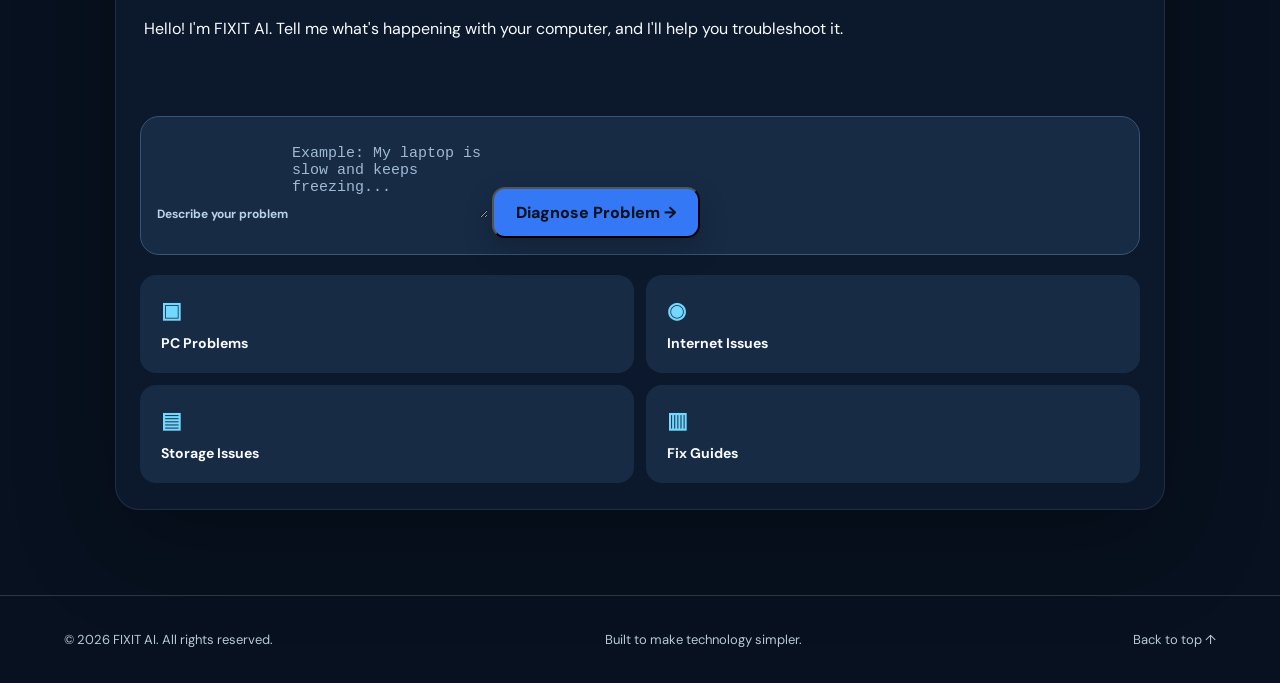
==== commit f0070eb0: "Enhance accessibility of chat-messages div Updated chat-messages div to include role and aria-live a" ====
--- a/index.html
+++ b/index.html
@@ -175,14 +175,17 @@
       <span class="assistant-status">● Ready</span>
     </div>
 
-    <div id="chat-messages" class="chat-messages"
-      
+
 <div class="workspace-intro">
   <h2>What's wrong with your PC?</h2>
   <p>Describe your problem. We'll help you find a solution.</p>
 </div>
 
-         role="log" aria-live="polite">
+<div id="chat-messages"
+     class="chat-messages"
+     role="log"
+     aria-live="polite">
+
       <div class="chat-message assistant-message">
         Hello! I'm FIXIT AI. Tell me what's happening
         with your computer, and I'll help you
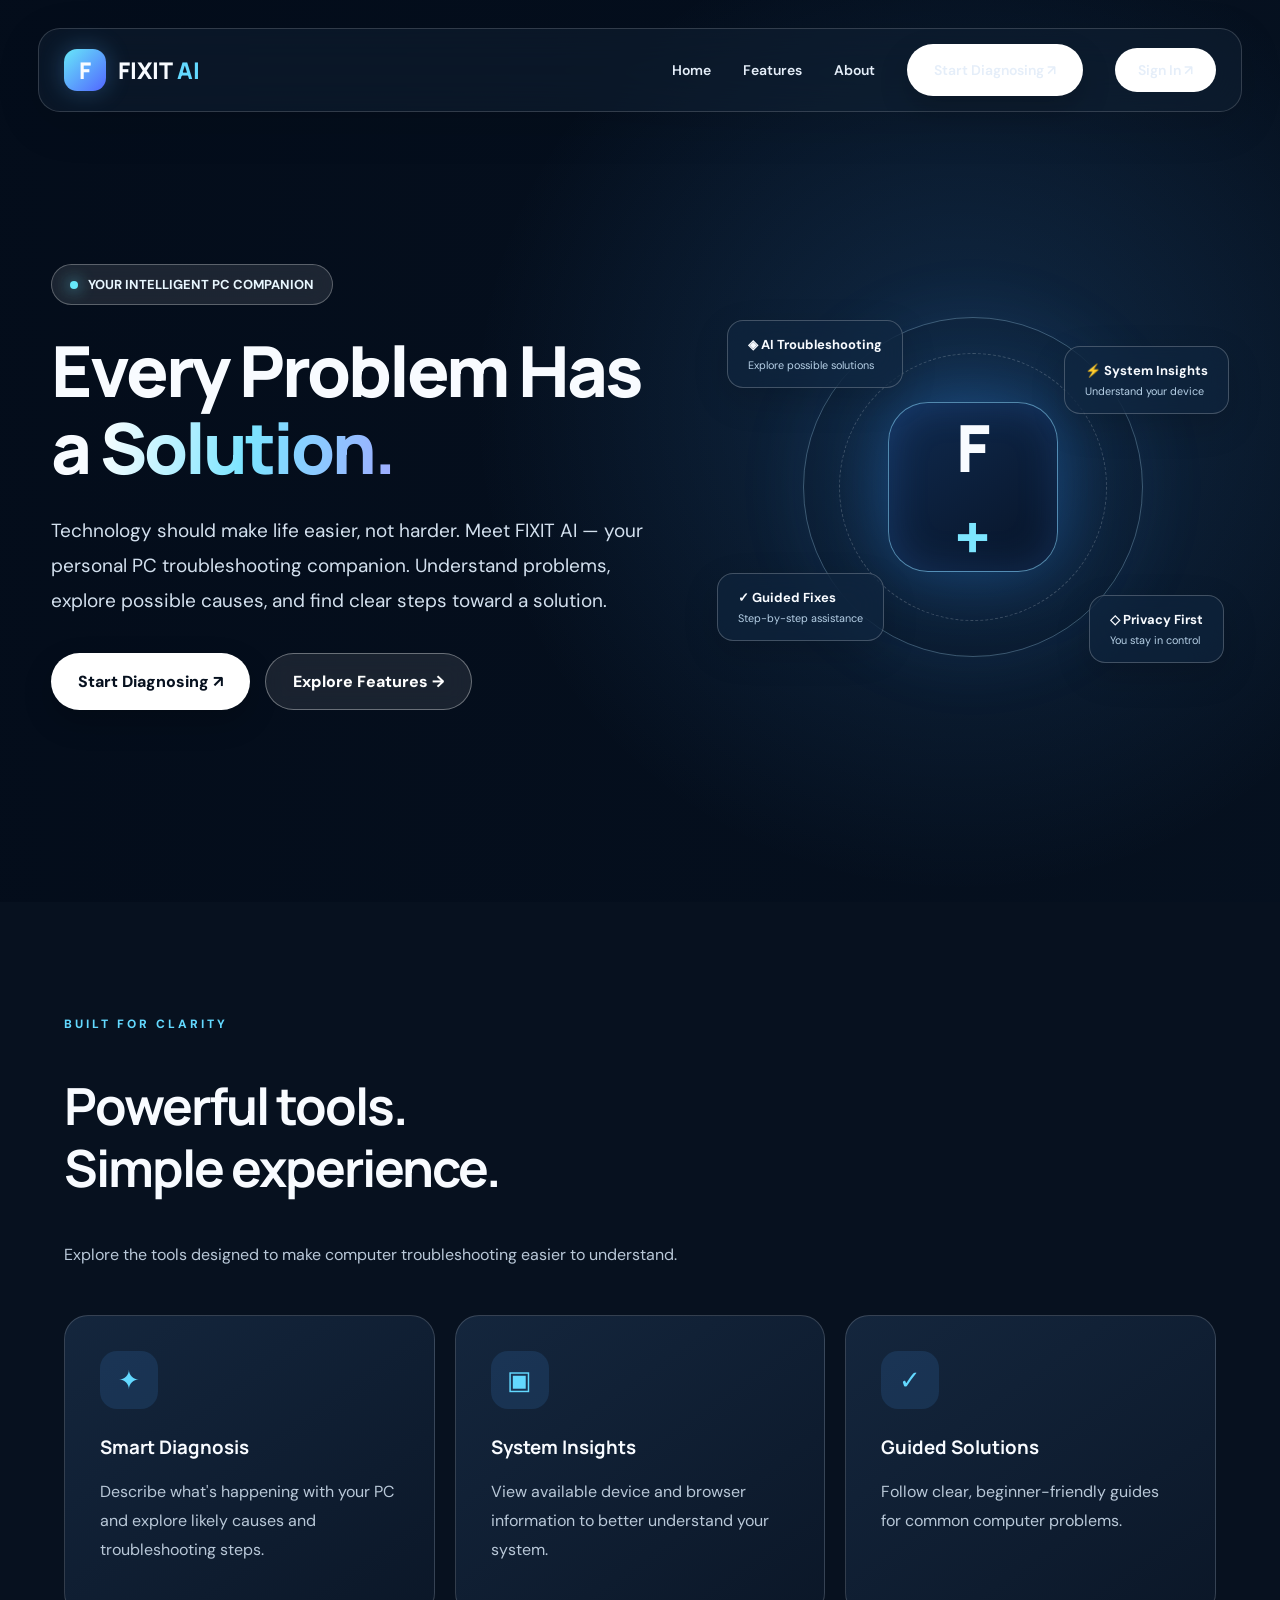
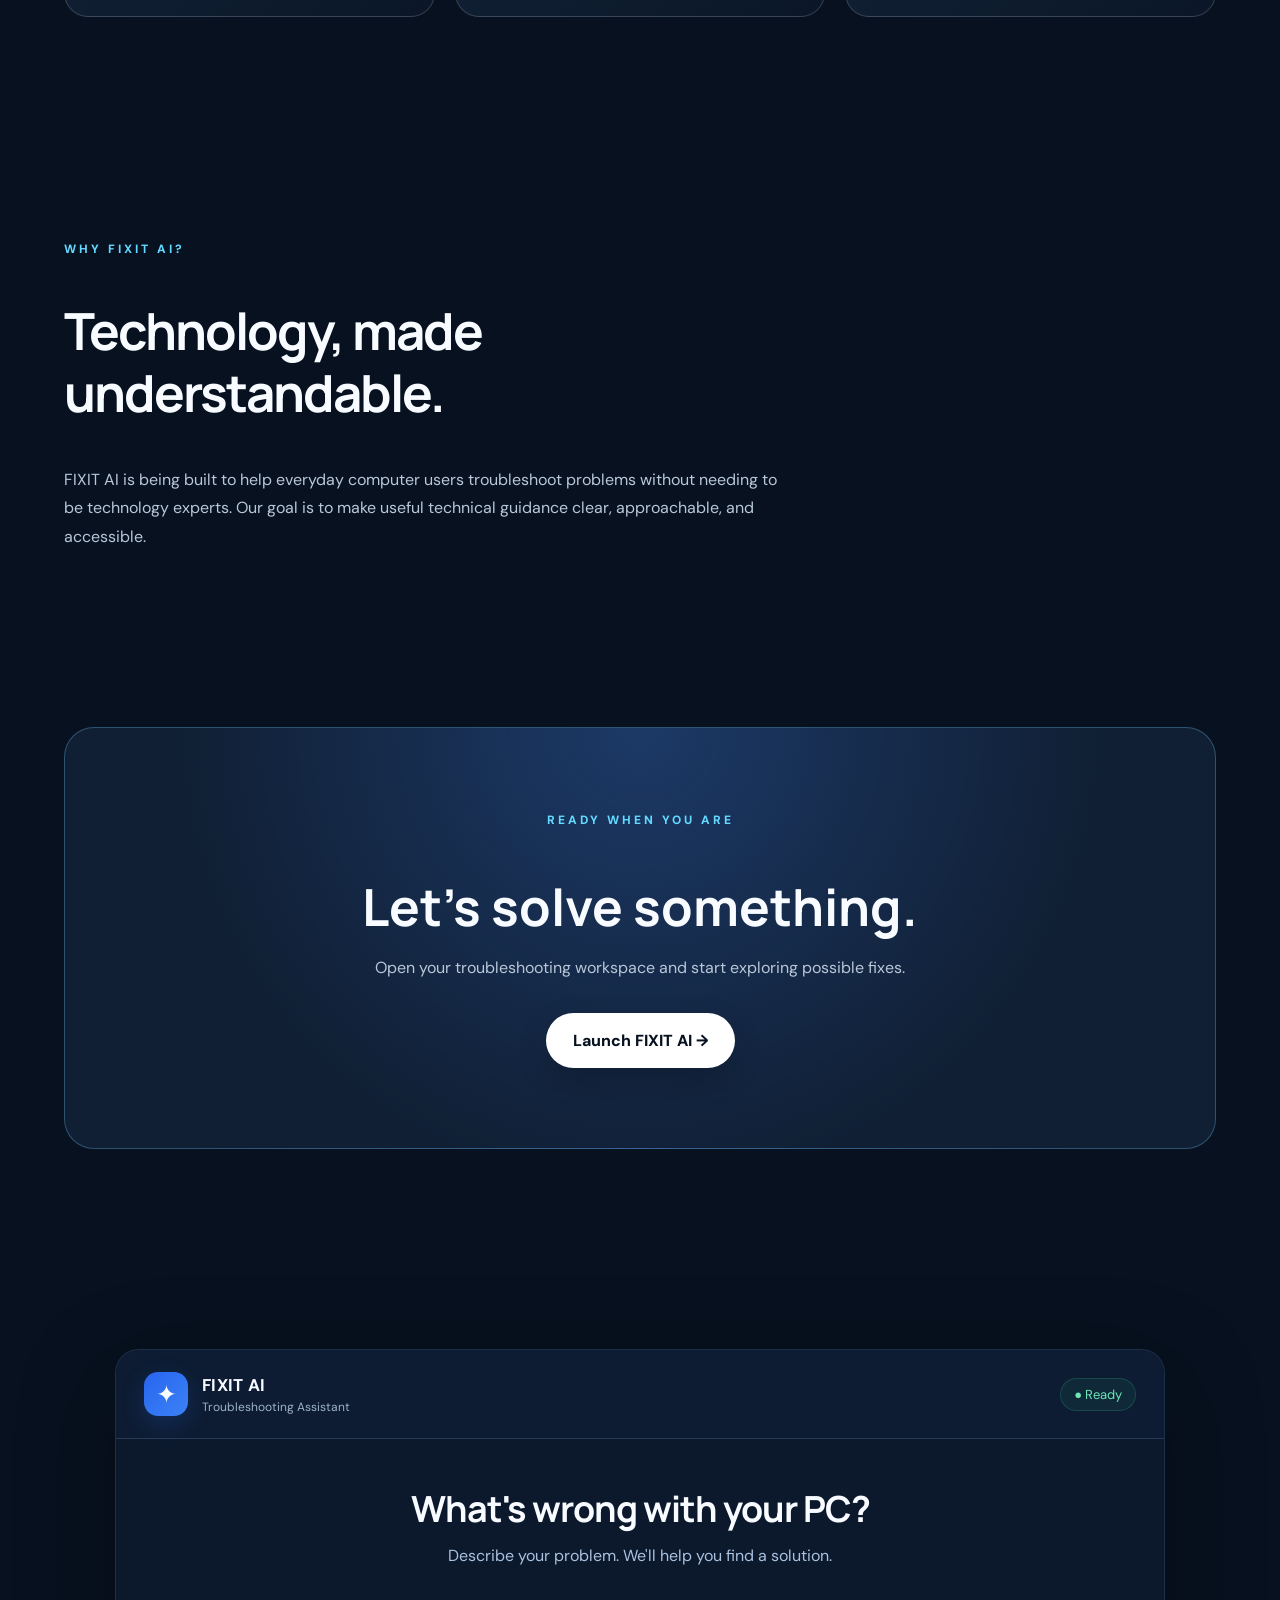
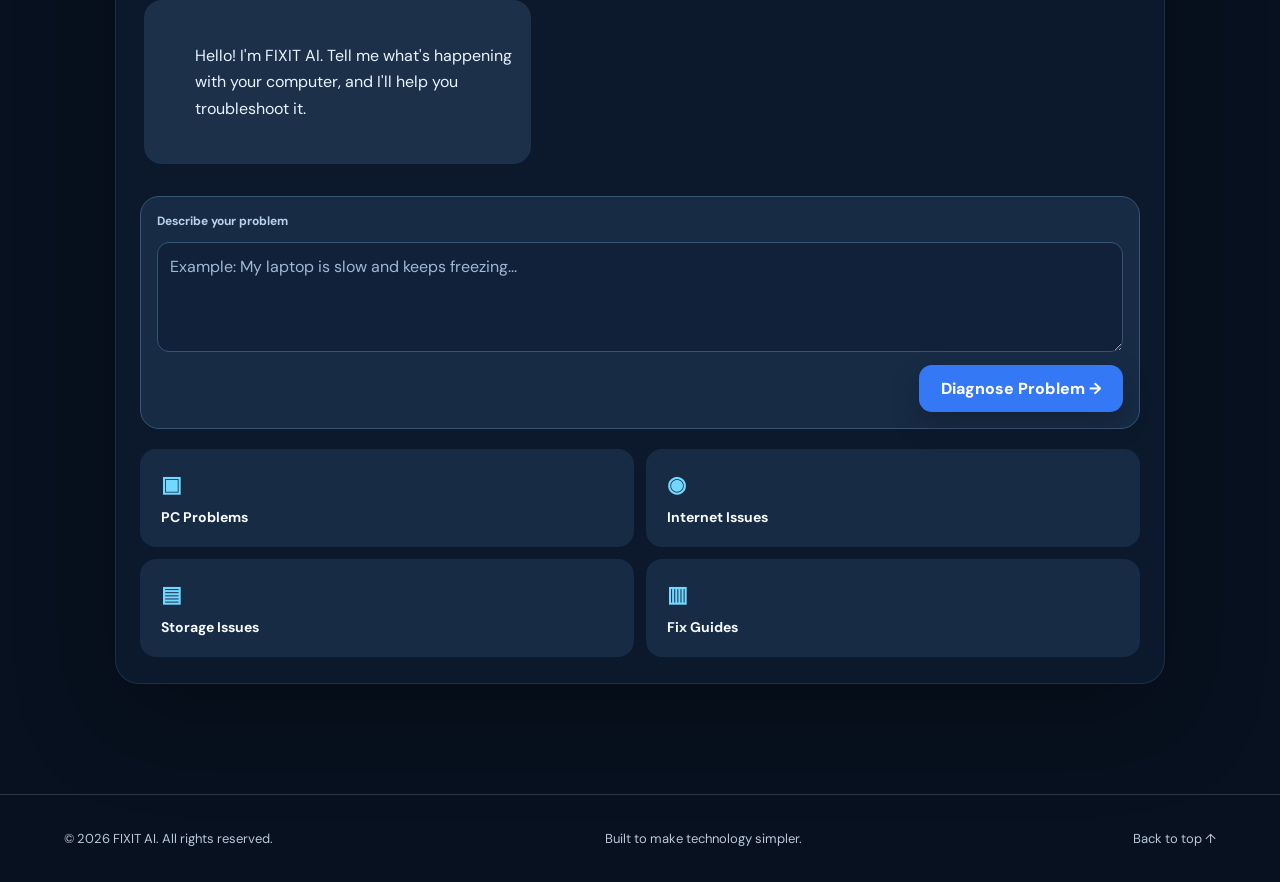
==== commit d0ba60fd: "Add mobile navigation menu toggle button Added a button for toggling the mobile navigation menu." ====
--- a/index.html
+++ b/index.html
@@ -18,7 +18,13 @@
         <div class="logo-mark">F</div>
         <span>FIXIT <span>AI</span></span>
       </a>
-
+<button class="menu-toggle"
+        type="button"
+        aria-label="Open navigation menu"
+        aria-expanded="false"
+        aria-controls="mobile-nav">
+  ☰
+</button>
       <div class="nav-links">
         <a href="#home">Home</a>
         <a href="#features">Features</a>
--- a/home.css
+++ b/home.css
@@ -400,11 +400,12 @@
   .section { padding: 75px 6%; }
   .cta-section { padding: 55px 22px; }
 }
-
-@media(prefers-reduced-motion:reduce) {
-  *,*::before,*::after {
+@media (prefers-reduced-motion: reduce) {
+  *, *::before, *::after {
     animation: none !important;
     scroll-behavior: auto !important;
+  }
+}
     
 /* FIXIT AI — Diagnosis Assistant */
 
@@ -692,3 +693,380 @@
   .quick-issue { padding: 15px; }
 }
 
+/* FIXIT AI — Workspace layout corrections */
+
+.assistant-heading {
+  display: flex;
+  flex-direction: row;
+  align-items: center;
+  gap: 14px;
+}
+
+.assistant-heading > div:nth-child(2) {
+  flex: 1;
+}
+
+.assistant-status {
+  margin-left: auto;
+}
+
+.workspace-intro {
+  text-align: center;
+}
+
+.diagnosis-box .chat-form {
+  display: flex;
+  flex-direction: column;
+  align-items: stretch;
+}
+
+.diagnosis-box .chat-form textarea {
+  display: block;
+  width: 100%;
+  min-height: 100px;
+  resize: vertical;
+  font-family: inherit;
+  color: #fff;
+}
+
+.diagnosis-box .chat-form button {
+  align-self: flex-end;
+}
+
+/* ===================================
+   FIXIT AI 4.0 — MOBILE EXPERIENCE
+   =================================== */
+
+html, body {
+  max-width: 100%;
+  overflow-x: clip;
+}
+
+img, video, svg {
+  max-width: 100%;
+}
+
+/* Mobile navigation trigger */
+.menu-toggle {
+  display: none;
+  width: 46px;
+  height: 46px;
+  align-items: center;
+  justify-content: center;
+  border: 1px solid rgba(255,255,255,.22);
+  border-radius: 14px;
+  background: rgba(255,255,255,.09);
+  color: white;
+  font-size: 25px;
+  cursor: pointer;
+}
+
+/* Better assistant appearance */
+.diagnosis-box .chat-messages {
+  display: flex;
+  flex-direction: column;
+  gap: 14px;
+}
+
+.diagnosis-box .chat-message {
+  max-width: min(85%, 650px);
+  padding: 16px 19px;
+  border-radius: 18px;
+  line-height: 1.65;
+  white-space: pre-wrap;
+  overflow-wrap: anywhere;
+}
+
+.diagnosis-box .assistant-message {
+  align-self: flex-start;
+  background: #1c3049;
+  color: #e9f3ff;
+}
+
+.diagnosis-box .user-message {
+  align-self: flex-end;
+  background: linear-gradient(135deg,#2563eb,#4f46e5);
+  color: white;
+}
+
+.diagnosis-box .chat-form textarea {
+  display: block;
+  width: 100%;
+  min-width: 0;
+  min-height: 110px;
+  padding: 12px;
+  background: #102139;
+  border: 1px solid #365474;
+  border-radius: 12px;
+  color: white;
+  font-size: 16px;
+  line-height: 1.5;
+}
+
+.diagnosis-box .chat-form button {
+  color: white;
+  border: 0;
+}
+
+/* Tablets and smaller screens */
+@media (max-width: 900px) {
+  .hero-content {
+    grid-template-columns: 1fr;
+    gap: 25px;
+    padding: 65px 0;
+  }
+
+  .hero-content > div:first-child {
+    min-width: 0;
+  }
+
+  .features {
+    grid-template-columns: 1fr;
+  }
+
+  .visual {
+    width: 100%;
+    max-width: 540px;
+    margin: auto;
+  }
+
+  .navbar {
+    flex-wrap: wrap;
+  }
+
+  .menu-toggle {
+    display: flex;
+    margin-left: auto;
+  }
+
+  .nav-links {
+    display: none;
+    order: 3;
+    width: 100%;
+    flex-direction: column;
+    align-items: stretch;
+    gap: 4px;
+    padding: 14px 0;
+  }
+
+  .nav-links.is-open {
+    display: flex;
+  }
+
+  .nav-links a,
+  .navbar > .nav-cta {
+    display: block;
+    padding: 13px 16px;
+    border-radius: 12px;
+  }
+
+  .navbar > .nav-cta {
+    order: 4;
+    width: 100%;
+    text-align: center;
+  }
+
+  .nav-links a:hover {
+    background: rgba(255,255,255,.08);
+  }
+}
+
+/* Smartphones */
+@media (max-width: 600px) {
+  .navbar {
+    width: calc(100% - 28px);
+    margin-top: 14px;
+    padding: 12px;
+    border-radius: 18px;
+    gap: 10px;
+  }
+
+  .logo {
+    font-size: 19px;
+    gap: 9px;
+  }
+
+  .logo-mark {
+    width: 39px;
+    height: 39px;
+  }
+
+  .hero {
+    min-height: auto;
+    background-position: 58% center;
+  }
+
+  .hero-content {
+    width: calc(100% - 36px);
+    min-height: auto;
+    padding: 70px 0 45px;
+  }
+
+  .hero h1 {
+    font-size: clamp(38px, 10vw, 56px);
+    line-height: 1.12;
+    letter-spacing: -1.8px;
+    overflow-wrap: break-word;
+  }
+
+  .eyebrow {
+    font-size: 10px;
+    padding: 10px 12px;
+    letter-spacing: .2px;
+  }
+
+  .hero-description {
+    font-size: 15px;
+    line-height: 1.75;
+  }
+
+  .hero-buttons {
+    flex-direction: column;
+    gap: 12px;
+  }
+
+  .hero-buttons .btn {
+    width: 100%;
+    min-height: 52px;
+    text-align: center;
+  }
+
+  .visual {
+    transform: none;
+    min-height: 290px;
+    overflow: hidden;
+  }
+
+  .orbit {
+    width: 220px;
+    height: 220px;
+  }
+
+  .ai-core {
+    width: 112px;
+    height: 112px;
+    border-radius: 28px;
+    font-size: 43px;
+  }
+
+  .float-card {
+    max-width: 42%;
+    padding: 10px;
+    font-size: 10px;
+  }
+
+  .float-card small {
+    font-size: 9px;
+  }
+
+  .section {
+    padding: 65px 20px;
+  }
+
+  .section-heading h2 {
+    font-size: clamp(29px, 8vw, 40px);
+    letter-spacing: -1px;
+  }
+
+  .feature {
+    padding: 25px;
+  }
+
+  .cta-section {
+    width: calc(100% - 32px);
+    padding: 45px 20px;
+  }
+
+  .diagnosis-section {
+    padding: 35px 12px;
+  }
+
+  .diagnosis-box {
+    width: 100%;
+    border-radius: 20px;
+  }
+
+  .assistant-heading {
+    padding: 16px;
+    gap: 10px;
+  }
+
+  .assistant-avatar {
+    width: 40px;
+    height: 40px;
+    flex-shrink: 0;
+  }
+
+  .assistant-heading strong {
+    font-size: 15px;
+  }
+
+  .assistant-heading small {
+    font-size: 10px;
+  }
+
+  .assistant-status {
+    font-size: 11px;
+    padding: 6px 9px;
+  }
+
+  .workspace-intro {
+    padding: 28px 16px 8px;
+  }
+
+  .workspace-intro h2 {
+    font-size: 25px;
+  }
+
+  .workspace-intro p {
+    font-size: 14px;
+    line-height: 1.6;
+  }
+
+  .diagnosis-box .chat-messages {
+    min-height: 120px;
+    max-height: 350px;
+    padding: 16px;
+  }
+
+  .diagnosis-box .chat-message {
+    max-width: 95%;
+    padding: 13px;
+    font-size: 14px;
+  }
+
+  .diagnosis-box .chat-form {
+    margin: 10px 12px 18px;
+    padding: 12px;
+  }
+
+  .diagnosis-box .chat-form button {
+    width: 100%;
+    min-height: 48px;
+  }
+
+  .quick-issues {
+    grid-template-columns: repeat(2, minmax(0,1fr));
+    gap: 9px;
+    padding: 0 12px 18px;
+  }
+
+  .quick-issue {
+    min-height: 105px;
+    padding: 14px;
+    font-size: 12px;
+  }
+
+  footer {
+    flex-direction: column;
+    text-align: center;
+    align-items: center;
+  }
+}
+
+@media (max-width: 360px) {
+  .quick-issues {
+    grid-template-columns: 1fr;
+  }
+}
+
